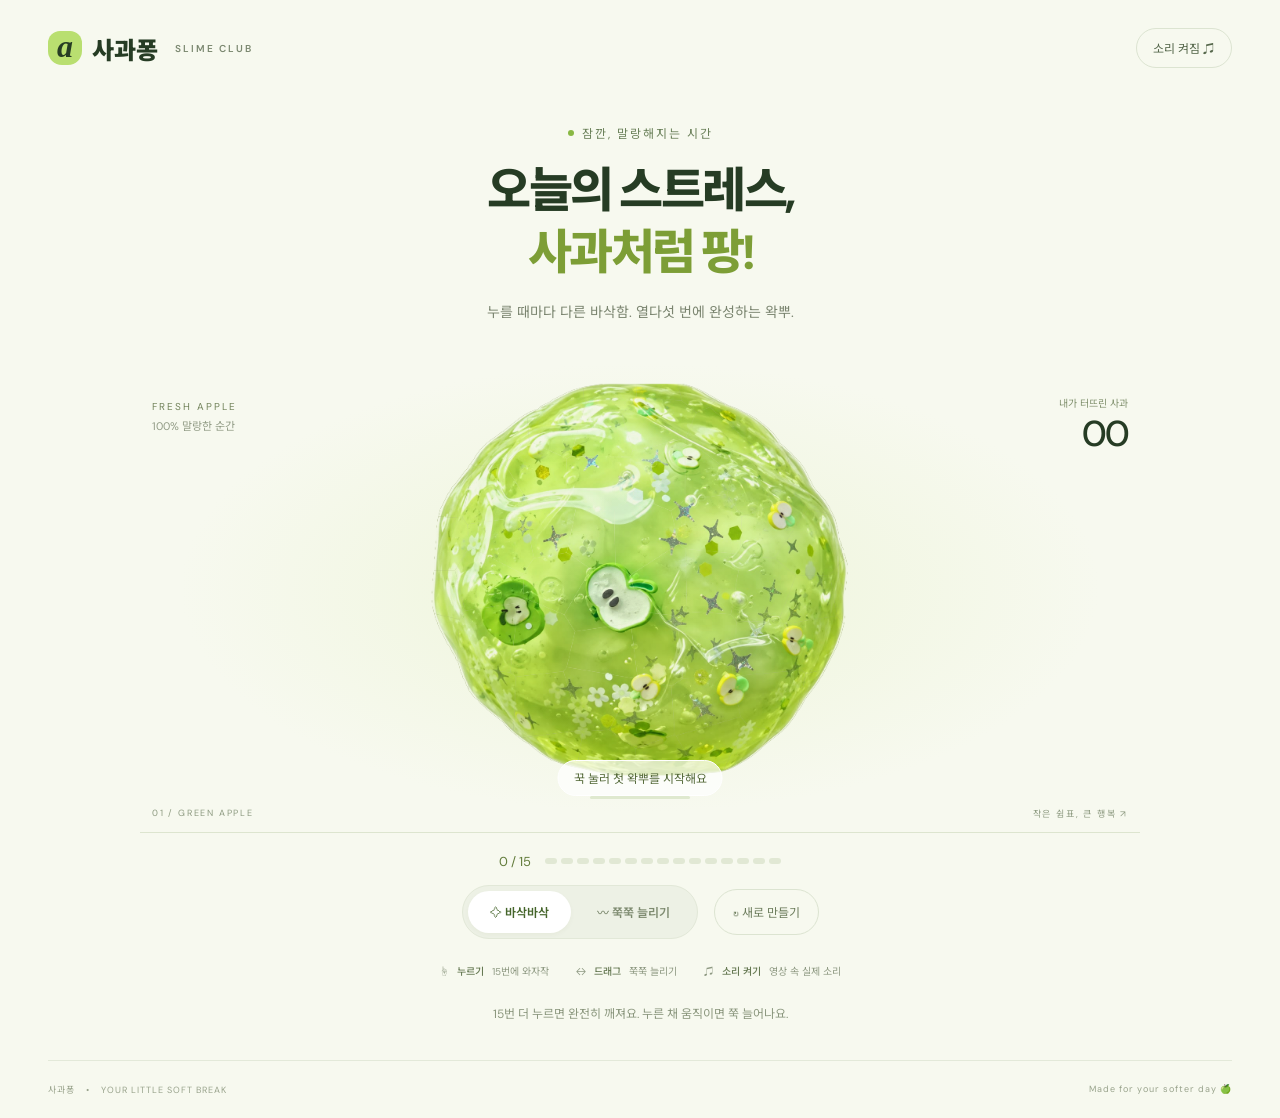
==== index.html @ f548d9b2 "Add files via upload" ====
<!doctype html>
<html lang="ko">
<head><meta charset="UTF-8"><meta name="viewport" content="width=device-width,initial-scale=1"><meta name="theme-color" content="#f7f9ef"><meta name="description" content="꾹 누르고, 쭉 늘리고, 팡! 나만의 사과 슬라임 놀이터."><title>사과퐁 — 오늘도 말랑하게</title><link rel="stylesheet" href="style.css?v=11"></head>
<body>
<header><a class="brand" href="./"><span class="mark">a</span>사과퐁<span class="edition">SLIME CLUB</span></a><button id="sound" aria-pressed="true" class="small">소리 켜짐 ♫</button></header>
<main><div class="eyebrow"><span></span> 잠깐, 말랑해지는 시간</div><h1>오늘의 스트레스,<br><em>사과처럼 팡!</em></h1><p class="intro">늘어나고, 금이 가고, 와자작. 다섯 번에 완성하는 왁뿌.</p>
<section class="playground" aria-label="사과 슬라임 놀이터"><div class="side-note">FRESH APPLE<br><span>100% 말랑한 순간</span></div><div class="count"><span>내가 터뜨린 사과</span><strong id="count">00</strong></div><div id="toy" role="button" tabindex="0" aria-label="사과 슬라임. 다섯 번 누르면 완전히 깨집니다. 스페이스 키로도 누를 수 있어요."><img id="slime" src="slime.png" alt="사과 조각과 반짝이가 들어 있는 투명한 연두색 슬라임" draggable="false"></div><canvas id="particles" aria-hidden="true"></canvas><div id="hint" class="hint">✧ 꾹 눌러보세요</div><div class="pressure"><i id="pressure"></i></div><div class="bottom-label"><span>01 / GREEN APPLE</span><span>작은 쉼표, 큰 행복 ↗</span></div></section>
<div class="stages" aria-label="깨진 단계"><span id="stageText">0 / 5</span><div id="steps"><i></i><i></i><i></i><i></i><i></i></div></div><div class="controls"><div class="modes" role="group" aria-label="촉감 선택"><button data-mode="crunch" class="active" aria-pressed="true">✧ 바삭바삭</button><button data-mode="stretch" aria-pressed="false">〰 쭉쭉 늘리기</button></div><button id="reset" class="reset" aria-label="새 슬라임 만들기">↻ <span>새로 만들기</span></button></div>
<div class="tips"><span>☝ <b>꾹 누르기</b> 다섯 번에 와자작</span><span>↔ <b>드래그</b> 이리저리 쭉쭉</span><span>♫ <b>소리 켜기</b> 영상 속 실제 소리</span></div><p id="status" aria-live="polite" class="status">지금은 아무 생각 없이, 말랑하게.</p>
</main><footer><span>사과퐁 <span class="dot">•</span> YOUR LITTLE SOFT BREAK</span><span>Made for your softer day 🍏</span></footer><script src="app.js?v=11"></script></body></html>
---- style.css ----
@import url('https://fonts.googleapis.com/css2?family=DM+Sans:wght@400;500;600;700&family=Noto+Sans+KR:wght@400;500;600;700;800;900&display=swap');
:root{font-family:'DM Sans','Noto Sans KR',sans-serif;color:#263c24;background:#f7f9ef;font-synthesis:none}*{box-sizing:border-box}body{margin:0}button,a{-webkit-tap-highlight-color:transparent}button{font:inherit;cursor:pointer}button:focus-visible,a:focus-visible,#toy:focus-visible{outline:3px solid #6b992e;outline-offset:5px}header{height:96px;max-width:1280px;margin:auto;padding:0 48px;display:flex;align-items:center;justify-content:space-between}.brand{display:flex;align-items:center;gap:10px;font-size:24px;font-weight:900;color:inherit;text-decoration:none}.mark{background:#b9df70;width:34px;height:34px;border-radius:12px 12px 14px 14px;text-align:center;font-family:Georgia;font-style:italic;font-size:32px;line-height:30px}.edition{font-size:10px;letter-spacing:2px;font-weight:600;margin-left:7px;color:#7b8870}.small{border:1px solid #dce4d1;border-radius:30px;background:transparent;padding:10px 16px;font-size:12px;color:#55674b}main{max-width:1080px;margin:auto;text-align:center;padding:28px 40px 0}.eyebrow{font-size:12px;letter-spacing:2px;color:#6a8059;display:flex;align-items:center;justify-content:center;gap:8px}.eyebrow span{width:6px;height:6px;border-radius:50%;background:#89b843}h1{font-size:48px;line-height:1.3;letter-spacing:-2.5px;margin:18px 0 16px;font-weight:800}h1 em{font-style:normal;color:#7d9e36}.intro{font-size:14px;color:#7b8570;margin:0 0 22px}.playground{position:relative;height:450px;overflow:hidden;border-bottom:1px solid #dde5cf;background:radial-gradient(ellipse at center,#eef5da 0,transparent 65%)}#toy{width:430px;height:430px;position:absolute;left:50%;top:48%;transform:translate(-50%,-50%);cursor:grab;touch-action:none;user-select:none;mix-blend-mode:multiply}#toy:active{cursor:grabbing}#slime{width:100%;height:100%;object-fit:contain;pointer-events:none;will-change:transform;filter:drop-shadow(0 20px 16px #73952c18)}.side-note{text-align:left;position:absolute;left:12px;top:54px;font-size:10px;line-height:1.9;letter-spacing:2px;color:#72835b}.side-note span{letter-spacing:0;font-size:11px;color:#929c86}.count{position:absolute;right:12px;top:52px;text-align:right}.count span{font-size:10px;color:#81916e;display:block}.count strong{font-size:36px;font-weight:500;letter-spacing:-2px}.hint{position:absolute;bottom:43px;left:50%;transform:translateX(-50%);white-space:nowrap;font-size:12px;color:#566b3b;background:#ffffffb5;border:1px solid #fff;padding:8px 15px;border-radius:20px;pointer-events:none}.pressure{position:absolute;width:100px;height:3px;bottom:33px;left:50%;transform:translateX(-50%);border-radius:10px;overflow:hidden;background:#dfe9cf}.pressure i{display:block;background:#8ab043;width:0;height:100%}.bottom-label{position:absolute;bottom:12px;left:12px;right:12px;display:flex;justify-content:space-between;font-size:9px;letter-spacing:1.8px;color:#8d9a80}canvas{position:absolute;inset:0;width:100%;height:100%;pointer-events:none}.controls{display:flex;justify-content:center;align-items:center;gap:16px;margin:24px 0}.modes{display:flex;padding:5px;gap:4px;border:1px solid #e2e8d8;background:#edf1e5;border-radius:40px}.modes button{border:0;background:transparent;border-radius:30px;padding:12px 22px;font-size:12px;font-weight:600;color:#7e8b70;transition:.2s}.modes button.active{background:#fff;color:#45652b;box-shadow:0 2px 5px #4051250a}.reset{border:1px solid #dce4d1;border-radius:30px;padding:13px 18px;background:transparent;font-size:12px;color:#6d7d5d}.tips{display:flex;justify-content:center;gap:27px;color:#8e9982;font-size:10px}.tips b{font-weight:500;color:#667953;margin:0 5px}.status{margin:26px 0 38px;font-size:12px;color:#8b977e}footer{max-width:1184px;margin:auto;padding:22px 0;border-top:1px solid #e3e9d9;display:flex;justify-content:space-between;font-size:9px;letter-spacing:1px;color:#99a38c}.dot{padding:0 8px}button:hover{filter:brightness(.97)}@media(min-width:1400px){main{padding-top:40px}.playground{height:480px}#toy{width:460px;height:460px}}@media(max-width:650px){header{height:75px;padding:0 22px}.brand{font-size:21px}.edition{display:none}main{padding:22px 18px 0}h1{font-size:37px;margin-top:18px}.intro{font-size:12px}.playground{height:390px}#toy{width:min(90vw,380px);height:min(90vw,380px);top:51%}.side-note{top:16px;left:2px;font-size:8px}.side-note span{font-size:9px}.count{top:14px;right:2px}.count strong{font-size:27px}.hint{bottom:36px}.pressure{bottom:26px}.bottom-label{font-size:7px;letter-spacing:.7px;bottom:8px}.controls{gap:8px;margin:18px 0}.modes{gap:0;padding:4px}.modes button{padding:12px 11px;font-size:11px}.reset{padding:11px 14px;font-size:18px}.reset span{display:none}.tips{gap:12px;font-size:9px}.tips span:last-child{display:none}.status{margin:24px 0 30px}footer{margin:0 22px;font-size:8px;padding:20px 0}footer>span:last-child{display:none}}@media(prefers-reduced-motion:reduce){*{transition:none!important}}
#surface{position:absolute;inset:0;width:100%;height:100%;pointer-events:none}#toy{width:470px;height:470px}.playground{height:490px}.stages{display:flex;align-items:center;justify-content:center;gap:14px;margin-top:20px;font-size:13px;color:#617b3a}#steps{display:flex;gap:7px}#steps i{width:30px;height:6px;border-radius:5px;background:#e1e8d4}#steps i.done{background:#8cad43}.controls{margin-top:15px}.hint{bottom:36px}@media(max-width:650px){#toy{width:94vw;height:94vw;max-width:440px;max-height:440px}.playground{height:420px}}

#surface{width:140%;height:140%;left:-20%;top:-20%}
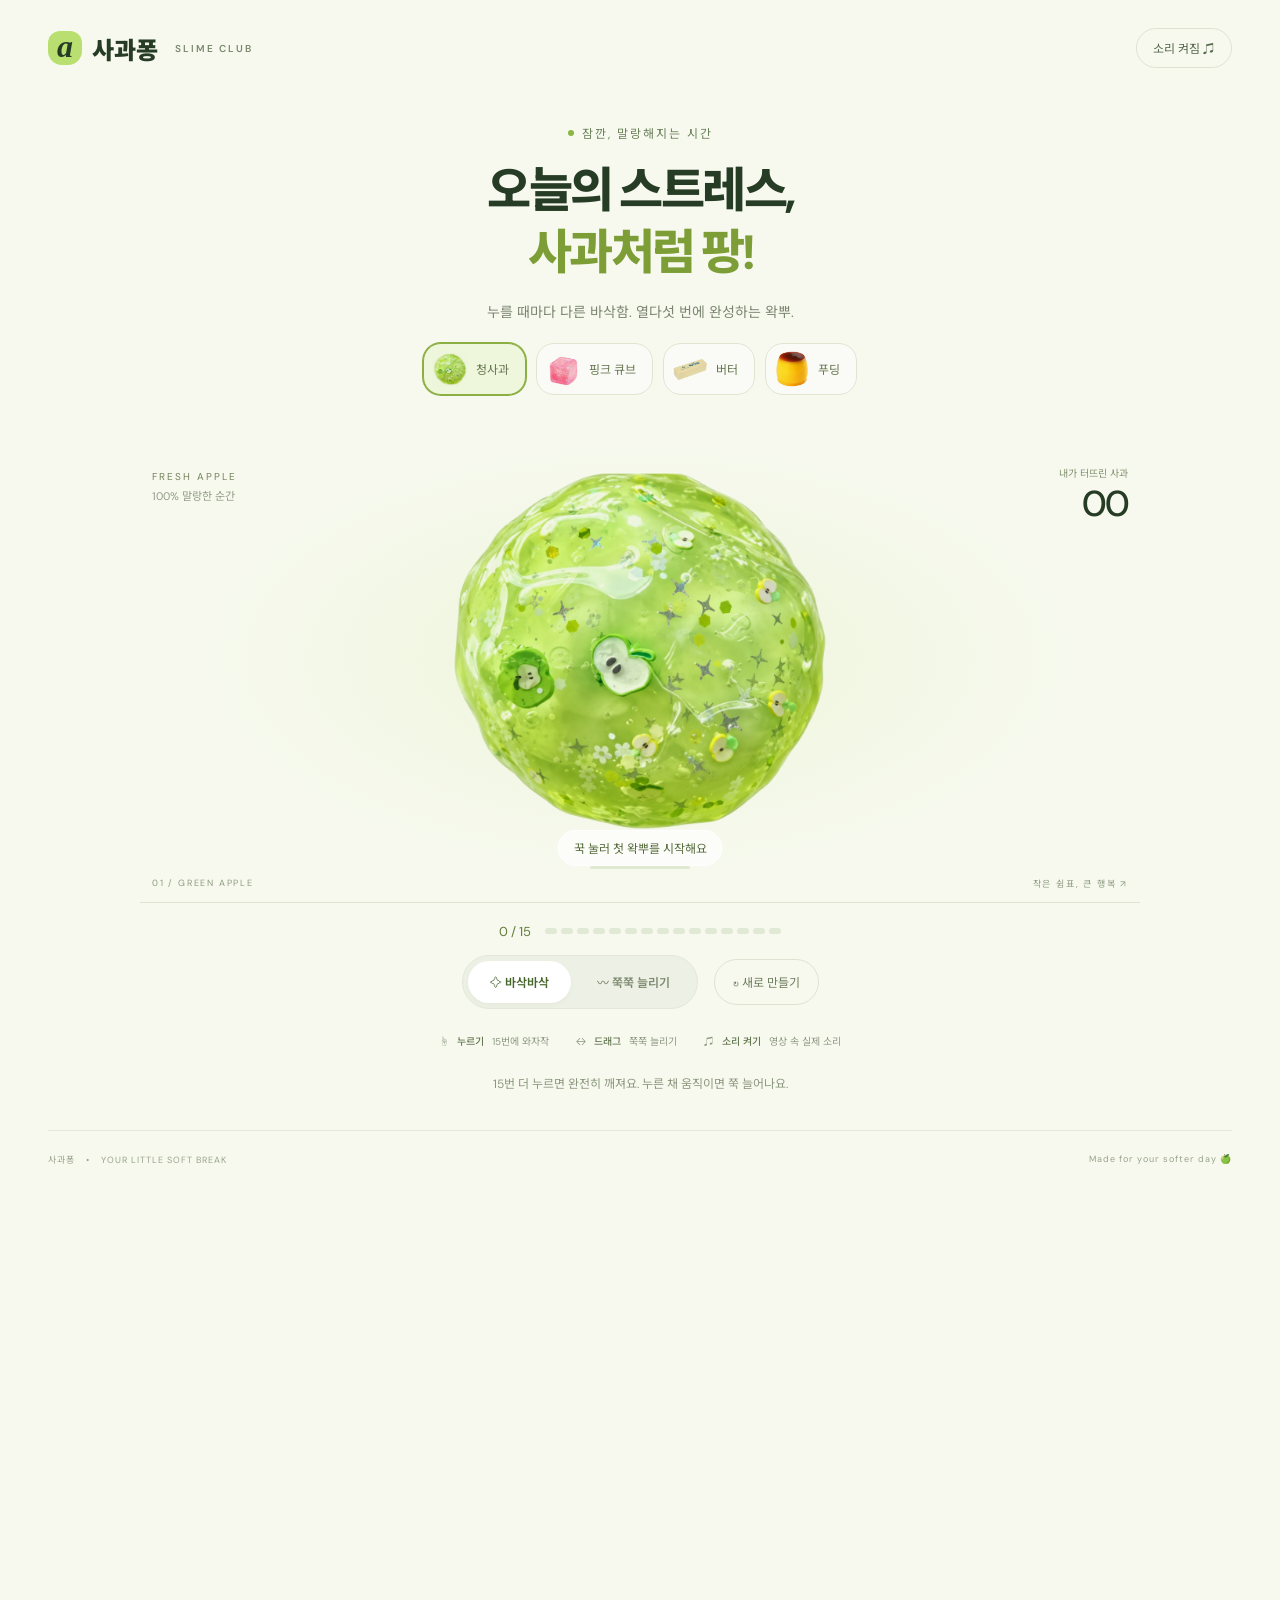
==== commit e49cd72a: "Add files via upload" ====
--- a/index.html
+++ b/index.html
@@ -1,10 +1,10 @@
 <!doctype html>
 <html lang="ko">
-<head><meta charset="UTF-8"><meta name="viewport" content="width=device-width,initial-scale=1"><meta name="theme-color" content="#f7f9ef"><meta name="description" content="꾹 누르고, 쭉 늘리고, 팡! 나만의 사과 슬라임 놀이터."><title>사과퐁 — 오늘도 말랑하게</title><link rel="stylesheet" href="style.css?v=11"></head>
+<head><meta charset="UTF-8"><meta name="viewport" content="width=device-width,initial-scale=1"><meta name="theme-color" content="#f7f9ef"><meta name="description" content="꾹 누르고, 쭉 늘리고, 팡! 나만의 사과 슬라임 놀이터."><title>사과퐁 — 오늘도 말랑하게</title><link rel="stylesheet" href="style.css?v=12"></head>
 <body>
 <header><a class="brand" href="./"><span class="mark">a</span>사과퐁<span class="edition">SLIME CLUB</span></a><button id="sound" aria-pressed="true" class="small">소리 켜짐 ♫</button></header>
 <main><div class="eyebrow"><span></span> 잠깐, 말랑해지는 시간</div><h1>오늘의 스트레스,<br><em>사과처럼 팡!</em></h1><p class="intro">늘어나고, 금이 가고, 와자작. 다섯 번에 완성하는 왁뿌.</p>
-<section class="playground" aria-label="사과 슬라임 놀이터"><div class="side-note">FRESH APPLE<br><span>100% 말랑한 순간</span></div><div class="count"><span>내가 터뜨린 사과</span><strong id="count">00</strong></div><div id="toy" role="button" tabindex="0" aria-label="사과 슬라임. 다섯 번 누르면 완전히 깨집니다. 스페이스 키로도 누를 수 있어요."><img id="slime" src="slime.png" alt="사과 조각과 반짝이가 들어 있는 투명한 연두색 슬라임" draggable="false"></div><canvas id="particles" aria-hidden="true"></canvas><div id="hint" class="hint">✧ 꾹 눌러보세요</div><div class="pressure"><i id="pressure"></i></div><div class="bottom-label"><span>01 / GREEN APPLE</span><span>작은 쉼표, 큰 행복 ↗</span></div></section>
+<div id="types" class="types" role="group" aria-label="장난감 종류"><button data-type="0" class="active" aria-pressed="true"><img alt="" src="slime.png"><span>청사과</span></button><button data-type="1" class="" aria-pressed="false"><img alt="" src="pink.png"><span>핑크 큐브</span></button><button data-type="2" class="" aria-pressed="false"><img alt="" src="butter.png"><span>버터</span></button><button data-type="3" class="" aria-pressed="false"><img alt="" src="pudding.png"><span>푸딩</span></button></div><section class="playground" aria-label="사과 슬라임 놀이터"><div class="side-note">FRESH APPLE<br><span>100% 말랑한 순간</span></div><div class="count"><span>내가 터뜨린 사과</span><strong id="count">00</strong></div><div id="toy" role="button" tabindex="0" aria-label="사과 슬라임. 다섯 번 누르면 완전히 깨집니다. 스페이스 키로도 누를 수 있어요."><img id="slime" src="slime.png" alt="사과 조각과 반짝이가 들어 있는 투명한 연두색 슬라임" draggable="false"></div><canvas id="particles" aria-hidden="true"></canvas><div id="hint" class="hint">✧ 꾹 눌러보세요</div><div class="pressure"><i id="pressure"></i></div><div class="bottom-label"><span>01 / GREEN APPLE</span><span>작은 쉼표, 큰 행복 ↗</span></div></section>
 <div class="stages" aria-label="깨진 단계"><span id="stageText">0 / 5</span><div id="steps"><i></i><i></i><i></i><i></i><i></i></div></div><div class="controls"><div class="modes" role="group" aria-label="촉감 선택"><button data-mode="crunch" class="active" aria-pressed="true">✧ 바삭바삭</button><button data-mode="stretch" aria-pressed="false">〰 쭉쭉 늘리기</button></div><button id="reset" class="reset" aria-label="새 슬라임 만들기">↻ <span>새로 만들기</span></button></div>
 <div class="tips"><span>☝ <b>꾹 누르기</b> 다섯 번에 와자작</span><span>↔ <b>드래그</b> 이리저리 쭉쭉</span><span>♫ <b>소리 켜기</b> 영상 속 실제 소리</span></div><p id="status" aria-live="polite" class="status">지금은 아무 생각 없이, 말랑하게.</p>
-</main><footer><span>사과퐁 <span class="dot">•</span> YOUR LITTLE SOFT BREAK</span><span>Made for your softer day 🍏</span></footer><script src="app.js?v=11"></script></body></html>
+</main><footer><span>사과퐁 <span class="dot">•</span> YOUR LITTLE SOFT BREAK</span><span>Made for your softer day 🍏</span></footer><script src="app.js?v=12"></script></body></html>
--- a/style.css
+++ b/style.css
@@ -3,3 +3,5 @@
 #surface{position:absolute;inset:0;width:100%;height:100%;pointer-events:none}#toy{width:470px;height:470px}.playground{height:490px}.stages{display:flex;align-items:center;justify-content:center;gap:14px;margin-top:20px;font-size:13px;color:#617b3a}#steps{display:flex;gap:7px}#steps i{width:30px;height:6px;border-radius:5px;background:#e1e8d4}#steps i.done{background:#8cad43}.controls{margin-top:15px}.hint{bottom:36px}@media(max-width:650px){#toy{width:94vw;height:94vw;max-width:440px;max-height:440px}.playground{height:420px}}
 
 #surface{width:140%;height:140%;left:-20%;top:-20%}
+
+.types{display:flex;justify-content:center;gap:10px;margin:18px 0}.types button{display:flex;align-items:center;gap:8px;padding:7px 16px 7px 8px;border:1px solid #dee5d1;background:#fafbf6;border-radius:18px;font-size:12px;color:#667650}.types button.active{border-color:#8caf43;background:#eef6dc;box-shadow:0 0 0 1px #8caf43}.types img{width:36px;height:36px;object-fit:contain;mix-blend-mode:multiply}.playground{overflow:visible}#toy{z-index:2}.controls,.types{position:relative;z-index:3}@media(max-width:650px){.types{gap:5px}.types button{padding:6px 8px;font-size:10px;gap:4px}.types img{width:28px;height:28px}}
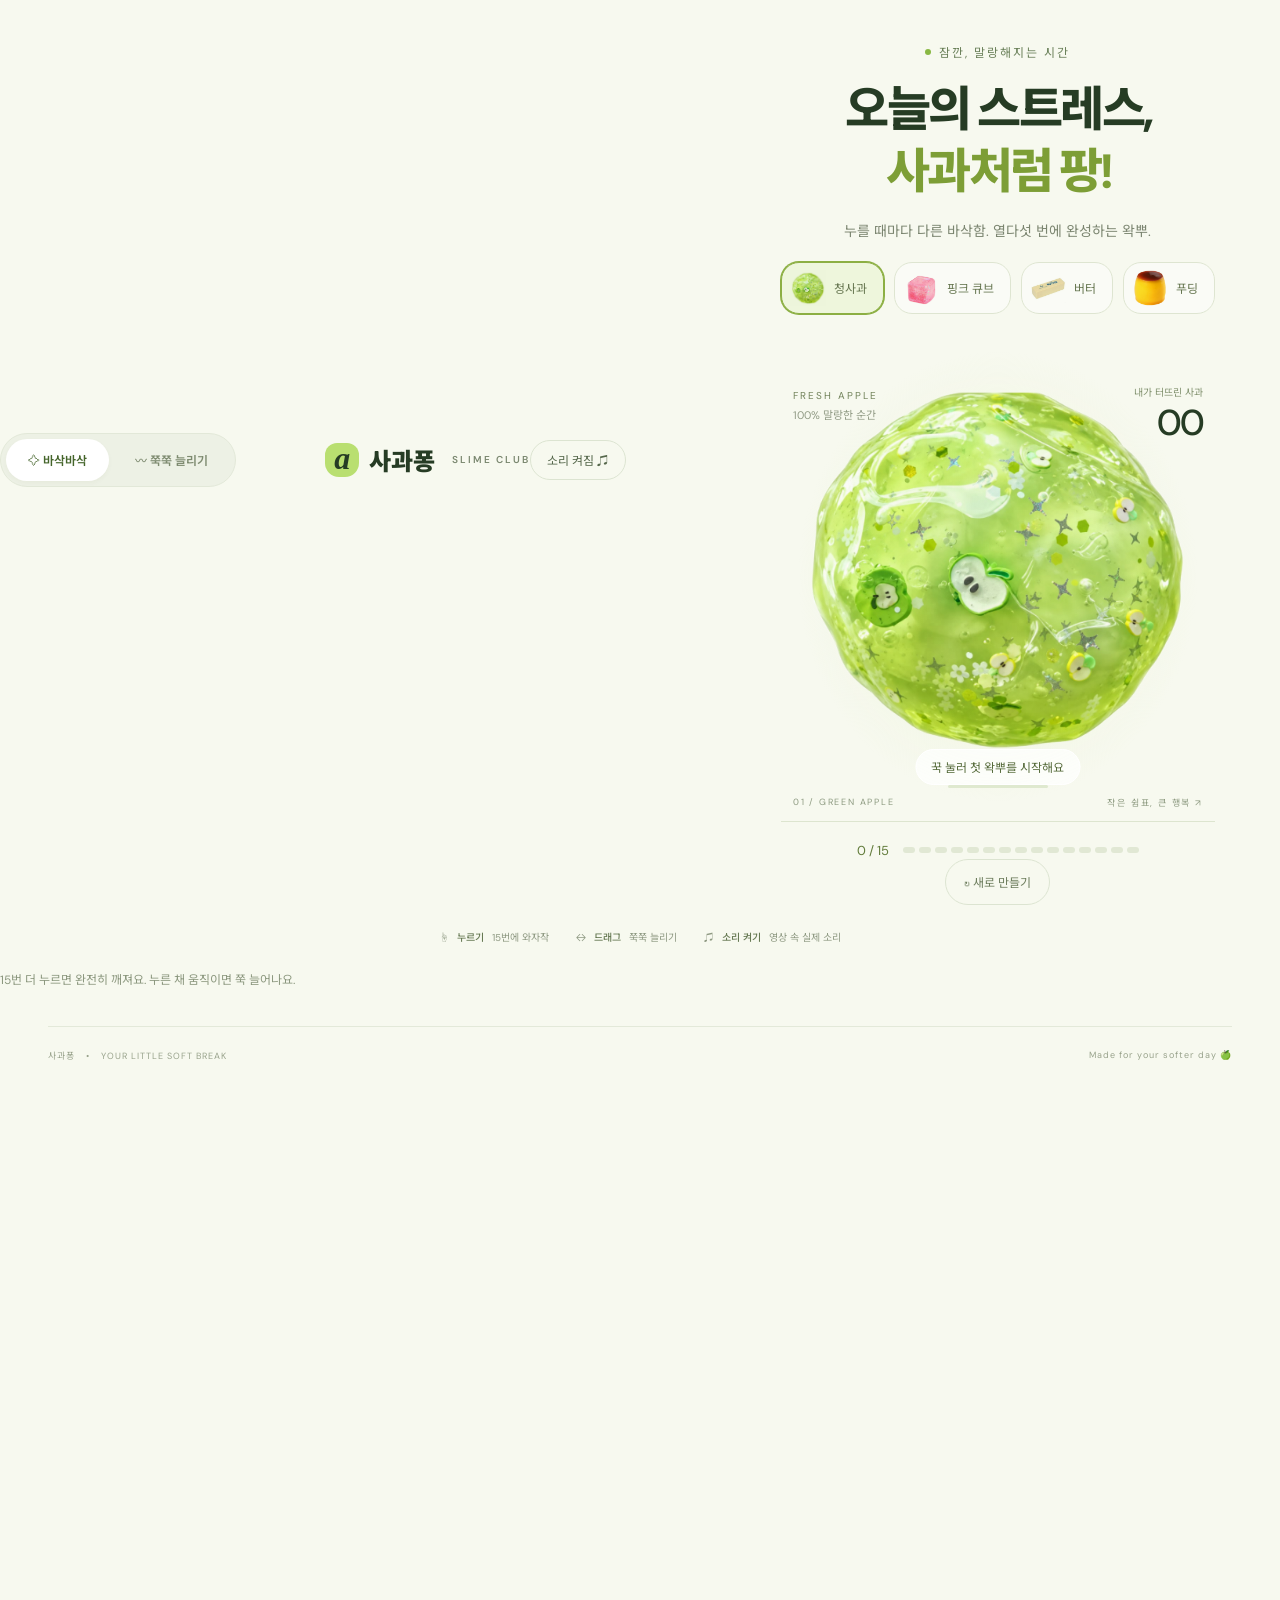
==== commit 0494f7f7: "Add files via upload" ====
--- a/index.html
+++ b/index.html
@@ -1,10 +1,11 @@
 <!doctype html>
 <html lang="ko">
-<head><meta charset="UTF-8"><meta name="viewport" content="width=device-width,initial-scale=1"><meta name="theme-color" content="#f7f9ef"><meta name="description" content="꾹 누르고, 쭉 늘리고, 팡! 나만의 사과 슬라임 놀이터."><title>사과퐁 — 오늘도 말랑하게</title><link rel="stylesheet" href="style.css?v=12"></head>
+<head><meta charset="UTF-8"><meta name="viewport" content="width=device-width,initial-scale=1"><meta name="theme-color" content="#f7f9ef"><meta name="description" content="꾹 누르고, 쭉 늘리고, 팡! 나만의 사과 슬라임 놀이터."><title>사과퐁 — 오늘도 말랑하게</title><link rel="stylesheet" href="style.css?v=25"></head>
 <body>
+<div class="controls"><div class="modes" role="group" aria-label="촉감 선택"><button data-mode="crunch" class="active" aria-pressed="true">✧ 바삭바삭</button><button data-mode="stretch" aria-pressed="false">〰 쭉쭉 늘리기</button></div>
 <header><a class="brand" href="./"><span class="mark">a</span>사과퐁<span class="edition">SLIME CLUB</span></a><button id="sound" aria-pressed="true" class="small">소리 켜짐 ♫</button></header>
 <main><div class="eyebrow"><span></span> 잠깐, 말랑해지는 시간</div><h1>오늘의 스트레스,<br><em>사과처럼 팡!</em></h1><p class="intro">늘어나고, 금이 가고, 와자작. 다섯 번에 완성하는 왁뿌.</p>
 <div id="types" class="types" role="group" aria-label="장난감 종류"><button data-type="0" class="active" aria-pressed="true"><img alt="" src="slime.png"><span>청사과</span></button><button data-type="1" class="" aria-pressed="false"><img alt="" src="pink.png"><span>핑크 큐브</span></button><button data-type="2" class="" aria-pressed="false"><img alt="" src="butter.png"><span>버터</span></button><button data-type="3" class="" aria-pressed="false"><img alt="" src="pudding.png"><span>푸딩</span></button></div><section class="playground" aria-label="사과 슬라임 놀이터"><div class="side-note">FRESH APPLE<br><span>100% 말랑한 순간</span></div><div class="count"><span>내가 터뜨린 사과</span><strong id="count">00</strong></div><div id="toy" role="button" tabindex="0" aria-label="사과 슬라임. 다섯 번 누르면 완전히 깨집니다. 스페이스 키로도 누를 수 있어요."><img id="slime" src="slime.png" alt="사과 조각과 반짝이가 들어 있는 투명한 연두색 슬라임" draggable="false"></div><canvas id="particles" aria-hidden="true"></canvas><div id="hint" class="hint">✧ 꾹 눌러보세요</div><div class="pressure"><i id="pressure"></i></div><div class="bottom-label"><span>01 / GREEN APPLE</span><span>작은 쉼표, 큰 행복 ↗</span></div></section>
-<div class="stages" aria-label="깨진 단계"><span id="stageText">0 / 5</span><div id="steps"><i></i><i></i><i></i><i></i><i></i></div></div><div class="controls"><div class="modes" role="group" aria-label="촉감 선택"><button data-mode="crunch" class="active" aria-pressed="true">✧ 바삭바삭</button><button data-mode="stretch" aria-pressed="false">〰 쭉쭉 늘리기</button></div><button id="reset" class="reset" aria-label="새 슬라임 만들기">↻ <span>새로 만들기</span></button></div>
+<div class="stages" aria-label="깨진 단계"><span id="stageText">0 / 5</span><div id="steps"><i></i><i></i><i></i><i></i><i></i></div></div><div id="desktop-controls-slot"></div><button id="reset" class="reset" aria-label="새 슬라임 만들기">↻ <span>새로 만들기</span></button></div>
 <div class="tips"><span>☝ <b>꾹 누르기</b> 다섯 번에 와자작</span><span>↔ <b>드래그</b> 이리저리 쭉쭉</span><span>♫ <b>소리 켜기</b> 영상 속 실제 소리</span></div><p id="status" aria-live="polite" class="status">지금은 아무 생각 없이, 말랑하게.</p>
-</main><footer><span>사과퐁 <span class="dot">•</span> YOUR LITTLE SOFT BREAK</span><span>Made for your softer day 🍏</span></footer><script src="app.js?v=12"></script></body></html>
+</main><footer><span>사과퐁 <span class="dot">•</span> YOUR LITTLE SOFT BREAK</span><span>Made for your softer day 🍏</span></footer><script src="app.js?v=25"></script></body></html>
--- a/style.css
+++ b/style.css
@@ -5,3 +5,21 @@
 #surface{width:140%;height:140%;left:-20%;top:-20%}
 
 .types{display:flex;justify-content:center;gap:10px;margin:18px 0}.types button{display:flex;align-items:center;gap:8px;padding:7px 16px 7px 8px;border:1px solid #dee5d1;background:#fafbf6;border-radius:18px;font-size:12px;color:#667650}.types button.active{border-color:#8caf43;background:#eef6dc;box-shadow:0 0 0 1px #8caf43}.types img{width:36px;height:36px;object-fit:contain;mix-blend-mode:multiply}.playground{overflow:visible}#toy{z-index:2}.controls,.types{position:relative;z-index:3}@media(max-width:650px){.types{gap:5px}.types button{padding:6px 8px;font-size:10px;gap:4px}.types img{width:28px;height:28px}}
+
+/* Mobile controls stay above even the most stretched canvas. */
+@media(max-width:768px),(pointer:coarse){
+body{padding-top:calc(70px + env(safe-area-inset-top));overflow-x:clip}
+.controls{position:fixed;top:0;left:0;right:0;z-index:1000;margin:0;padding:calc(10px + env(safe-area-inset-top)) 8px 10px;gap:6px;background:#f7f9ef;border-bottom:1px solid #dce4d1;box-shadow:0 3px 12px #263c2414}
+.modes{padding:3px;gap:0;flex:1;max-width:290px}.modes button{flex:1;min-height:44px;padding:8px 7px;font-size:11px;white-space:nowrap}
+.reset{min-height:44px;padding:8px 10px;font-size:11px;white-space:nowrap;background:#fff}.reset span{display:inline}
+header{height:62px}.types{z-index:4}#toy{mix-blend-mode:normal}
+}
+
+@media(max-width:768px),(pointer:coarse){
+body{padding-top:0;overflow-x:hidden}
+body>.controls{position:sticky;top:0;width:100%;z-index:2147483647;isolation:isolate;display:flex;visibility:visible;opacity:1}
+header{height:52px;padding:0 16px}main{padding:10px 14px 0}
+h1{font-size:25px;line-height:1.2;letter-spacing:-1px;margin:8px 0}
+.eyebrow{font-size:10px;letter-spacing:1px}.intro{font-size:11px;margin:0 0 10px}
+.types{margin:10px 0}.controls .reset span{display:inline}
+}
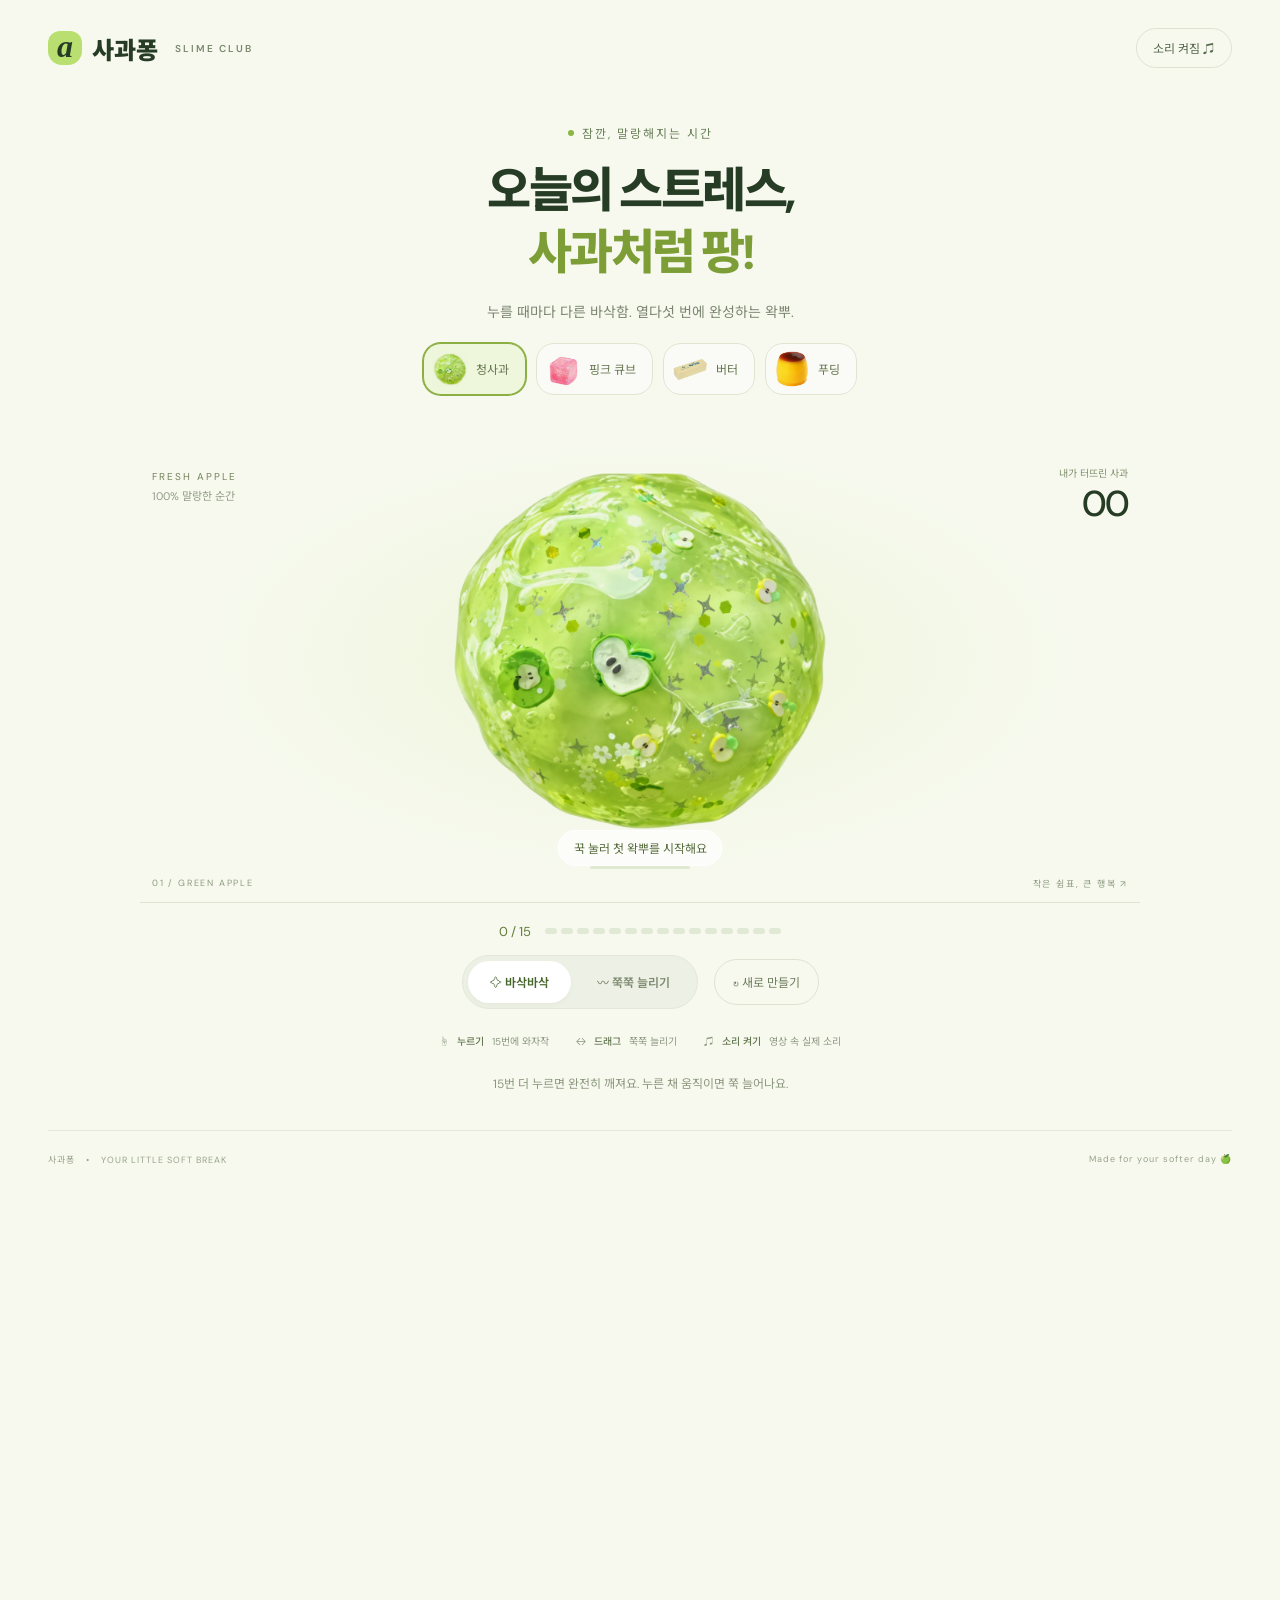
==== commit 6abbbf93: "Add files via upload" ====
--- a/index.html
+++ b/index.html
@@ -1,11 +1,11 @@
 <!doctype html>
 <html lang="ko">
-<head><meta charset="UTF-8"><meta name="viewport" content="width=device-width,initial-scale=1"><meta name="theme-color" content="#f7f9ef"><meta name="description" content="꾹 누르고, 쭉 늘리고, 팡! 나만의 사과 슬라임 놀이터."><title>사과퐁 — 오늘도 말랑하게</title><link rel="stylesheet" href="style.css?v=25"></head>
+<head><meta charset="UTF-8"><meta name="viewport" content="width=device-width,initial-scale=1"><meta name="theme-color" content="#f7f9ef"><meta name="description" content="꾹 누르고, 쭉 늘리고, 팡! 나만의 사과 슬라임 놀이터."><title>사과퐁 — 오늘도 말랑하게</title><link rel="stylesheet" href="style.css?v=26"></head>
 <body>
-<div class="controls"><div class="modes" role="group" aria-label="촉감 선택"><button data-mode="crunch" class="active" aria-pressed="true">✧ 바삭바삭</button><button data-mode="stretch" aria-pressed="false">〰 쭉쭉 늘리기</button></div>
+<div class="controls"><div class="modes" role="group" aria-label="촉감 선택"><button data-mode="crunch" class="active" aria-pressed="true">✧ 바삭바삭</button><button data-mode="stretch" aria-pressed="false">〰 쭉쭉 늘리기</button></div><button id="reset" class="reset" aria-label="새 슬라임 만들기">↻ <span>새로 만들기</span></button></div>
 <header><a class="brand" href="./"><span class="mark">a</span>사과퐁<span class="edition">SLIME CLUB</span></a><button id="sound" aria-pressed="true" class="small">소리 켜짐 ♫</button></header>
 <main><div class="eyebrow"><span></span> 잠깐, 말랑해지는 시간</div><h1>오늘의 스트레스,<br><em>사과처럼 팡!</em></h1><p class="intro">늘어나고, 금이 가고, 와자작. 다섯 번에 완성하는 왁뿌.</p>
 <div id="types" class="types" role="group" aria-label="장난감 종류"><button data-type="0" class="active" aria-pressed="true"><img alt="" src="slime.png"><span>청사과</span></button><button data-type="1" class="" aria-pressed="false"><img alt="" src="pink.png"><span>핑크 큐브</span></button><button data-type="2" class="" aria-pressed="false"><img alt="" src="butter.png"><span>버터</span></button><button data-type="3" class="" aria-pressed="false"><img alt="" src="pudding.png"><span>푸딩</span></button></div><section class="playground" aria-label="사과 슬라임 놀이터"><div class="side-note">FRESH APPLE<br><span>100% 말랑한 순간</span></div><div class="count"><span>내가 터뜨린 사과</span><strong id="count">00</strong></div><div id="toy" role="button" tabindex="0" aria-label="사과 슬라임. 다섯 번 누르면 완전히 깨집니다. 스페이스 키로도 누를 수 있어요."><img id="slime" src="slime.png" alt="사과 조각과 반짝이가 들어 있는 투명한 연두색 슬라임" draggable="false"></div><canvas id="particles" aria-hidden="true"></canvas><div id="hint" class="hint">✧ 꾹 눌러보세요</div><div class="pressure"><i id="pressure"></i></div><div class="bottom-label"><span>01 / GREEN APPLE</span><span>작은 쉼표, 큰 행복 ↗</span></div></section>
-<div class="stages" aria-label="깨진 단계"><span id="stageText">0 / 5</span><div id="steps"><i></i><i></i><i></i><i></i><i></i></div></div><div id="desktop-controls-slot"></div><button id="reset" class="reset" aria-label="새 슬라임 만들기">↻ <span>새로 만들기</span></button></div>
+<div class="stages" aria-label="깨진 단계"><span id="stageText">0 / 5</span><div id="steps"><i></i><i></i><i></i><i></i><i></i></div></div><div id="desktop-controls-slot"></div>
 <div class="tips"><span>☝ <b>꾹 누르기</b> 다섯 번에 와자작</span><span>↔ <b>드래그</b> 이리저리 쭉쭉</span><span>♫ <b>소리 켜기</b> 영상 속 실제 소리</span></div><p id="status" aria-live="polite" class="status">지금은 아무 생각 없이, 말랑하게.</p>
-</main><footer><span>사과퐁 <span class="dot">•</span> YOUR LITTLE SOFT BREAK</span><span>Made for your softer day 🍏</span></footer><script src="app.js?v=25"></script></body></html>
+</main><footer><span>사과퐁 <span class="dot">•</span> YOUR LITTLE SOFT BREAK</span><span>Made for your softer day 🍏</span></footer><script src="app.js?v=26"></script></body></html>
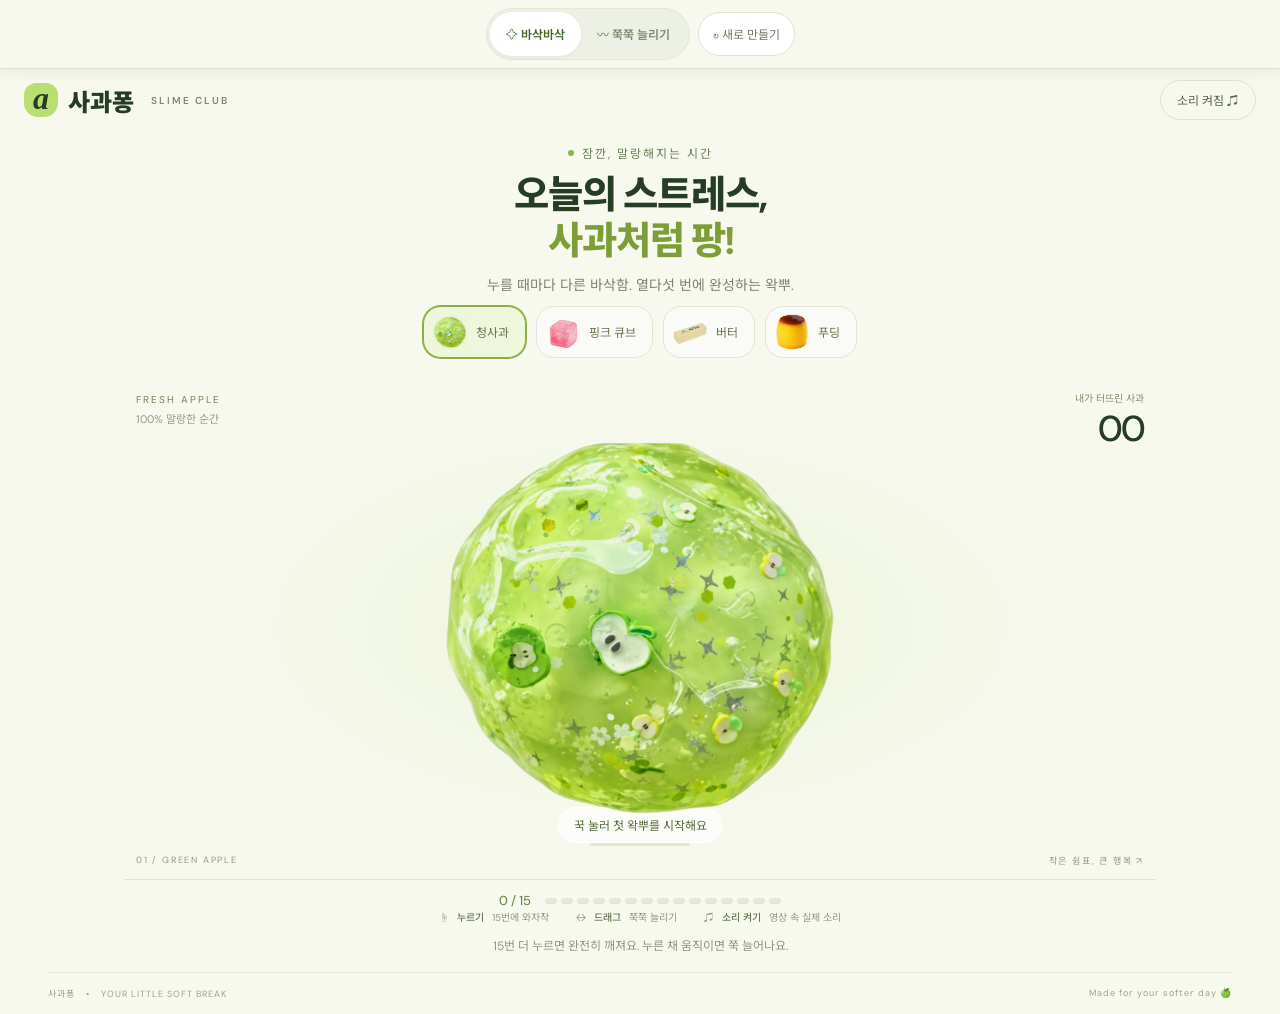
==== commit b19e0acf: "Add files via upload" ====
--- a/index.html
+++ b/index.html
@@ -1,11 +1,11 @@
 <!doctype html>
 <html lang="ko">
-<head><meta charset="UTF-8"><meta name="viewport" content="width=device-width,initial-scale=1"><meta name="theme-color" content="#f7f9ef"><meta name="description" content="꾹 누르고, 쭉 늘리고, 팡! 나만의 사과 슬라임 놀이터."><title>사과퐁 — 오늘도 말랑하게</title><link rel="stylesheet" href="style.css?v=26"></head>
+<head><meta charset="UTF-8"><meta name="viewport" content="width=device-width,initial-scale=1"><meta name="theme-color" content="#f7f9ef"><meta name="description" content="꾹 누르고, 쭉 늘리고, 팡! 나만의 사과 슬라임 놀이터."><title>사과퐁 — 오늘도 말랑하게</title><link rel="stylesheet" href="style.css?v=28"></head>
 <body>
 <div class="controls"><div class="modes" role="group" aria-label="촉감 선택"><button data-mode="crunch" class="active" aria-pressed="true">✧ 바삭바삭</button><button data-mode="stretch" aria-pressed="false">〰 쭉쭉 늘리기</button></div><button id="reset" class="reset" aria-label="새 슬라임 만들기">↻ <span>새로 만들기</span></button></div>
-<header><a class="brand" href="./"><span class="mark">a</span>사과퐁<span class="edition">SLIME CLUB</span></a><button id="sound" aria-pressed="true" class="small">소리 켜짐 ♫</button></header>
+<div class="page-shell"><header><a class="brand" href="./"><span class="mark">a</span>사과퐁<span class="edition">SLIME CLUB</span></a><button id="sound" aria-pressed="true" class="small">소리 켜짐 ♫</button></header>
 <main><div class="eyebrow"><span></span> 잠깐, 말랑해지는 시간</div><h1>오늘의 스트레스,<br><em>사과처럼 팡!</em></h1><p class="intro">늘어나고, 금이 가고, 와자작. 다섯 번에 완성하는 왁뿌.</p>
 <div id="types" class="types" role="group" aria-label="장난감 종류"><button data-type="0" class="active" aria-pressed="true"><img alt="" src="slime.png"><span>청사과</span></button><button data-type="1" class="" aria-pressed="false"><img alt="" src="pink.png"><span>핑크 큐브</span></button><button data-type="2" class="" aria-pressed="false"><img alt="" src="butter.png"><span>버터</span></button><button data-type="3" class="" aria-pressed="false"><img alt="" src="pudding.png"><span>푸딩</span></button></div><section class="playground" aria-label="사과 슬라임 놀이터"><div class="side-note">FRESH APPLE<br><span>100% 말랑한 순간</span></div><div class="count"><span>내가 터뜨린 사과</span><strong id="count">00</strong></div><div id="toy" role="button" tabindex="0" aria-label="사과 슬라임. 다섯 번 누르면 완전히 깨집니다. 스페이스 키로도 누를 수 있어요."><img id="slime" src="slime.png" alt="사과 조각과 반짝이가 들어 있는 투명한 연두색 슬라임" draggable="false"></div><canvas id="particles" aria-hidden="true"></canvas><div id="hint" class="hint">✧ 꾹 눌러보세요</div><div class="pressure"><i id="pressure"></i></div><div class="bottom-label"><span>01 / GREEN APPLE</span><span>작은 쉼표, 큰 행복 ↗</span></div></section>
 <div class="stages" aria-label="깨진 단계"><span id="stageText">0 / 5</span><div id="steps"><i></i><i></i><i></i><i></i><i></i></div></div><div id="desktop-controls-slot"></div>
 <div class="tips"><span>☝ <b>꾹 누르기</b> 다섯 번에 와자작</span><span>↔ <b>드래그</b> 이리저리 쭉쭉</span><span>♫ <b>소리 켜기</b> 영상 속 실제 소리</span></div><p id="status" aria-live="polite" class="status">지금은 아무 생각 없이, 말랑하게.</p>
-</main><footer><span>사과퐁 <span class="dot">•</span> YOUR LITTLE SOFT BREAK</span><span>Made for your softer day 🍏</span></footer><script src="app.js?v=26"></script></body></html>
+</main><footer><span>사과퐁 <span class="dot">•</span> YOUR LITTLE SOFT BREAK</span><span>Made for your softer day 🍏</span></footer></div><script src="app.js?v=28"></script></body></html>
--- a/style.css
+++ b/style.css
@@ -6,20 +6,32 @@
 
 .types{display:flex;justify-content:center;gap:10px;margin:18px 0}.types button{display:flex;align-items:center;gap:8px;padding:7px 16px 7px 8px;border:1px solid #dee5d1;background:#fafbf6;border-radius:18px;font-size:12px;color:#667650}.types button.active{border-color:#8caf43;background:#eef6dc;box-shadow:0 0 0 1px #8caf43}.types img{width:36px;height:36px;object-fit:contain;mix-blend-mode:multiply}.playground{overflow:visible}#toy{z-index:2}.controls,.types{position:relative;z-index:3}@media(max-width:650px){.types{gap:5px}.types button{padding:6px 8px;font-size:10px;gap:4px}.types img{width:28px;height:28px}}
 
-/* Mobile controls stay above even the most stretched canvas. */
-@media(max-width:768px),(pointer:coarse){
-body{padding-top:calc(70px + env(safe-area-inset-top));overflow-x:clip}
-.controls{position:fixed;top:0;left:0;right:0;z-index:1000;margin:0;padding:calc(10px + env(safe-area-inset-top)) 8px 10px;gap:6px;background:#f7f9ef;border-bottom:1px solid #dce4d1;box-shadow:0 3px 12px #263c2414}
-.modes{padding:3px;gap:0;flex:1;max-width:290px}.modes button{flex:1;min-height:44px;padding:8px 7px;font-size:11px;white-space:nowrap}
-.reset{min-height:44px;padding:8px 10px;font-size:11px;white-space:nowrap;background:#fff}.reset span{display:inline}
-header{height:62px}.types{z-index:4}#toy{mix-blend-mode:normal}
+
+/* One viewport-bounded layout for phones, tablets and desktop. */
+html{width:100%;overflow-x:hidden;-webkit-text-size-adjust:100%}
+body{width:100%;max-width:100%;margin:0;padding-top:calc(70px + env(safe-area-inset-top));overflow-x:hidden}
+.page-shell{position:relative;display:flow-root;width:100%;max-width:100%;overflow:hidden;overflow:clip;min-height:calc(100svh - 70px - env(safe-area-inset-top))}
+body>.controls{position:fixed;top:0;left:0;right:0;width:100%;z-index:1000;display:flex;align-items:center;justify-content:center;margin:0;padding:calc(8px + env(safe-area-inset-top)) 8px 8px;gap:8px;background:#f7f9ef;border-bottom:1px solid #dce4d1;box-shadow:0 3px 12px #263c2414}
+.controls .modes{padding:3px;gap:0;min-width:0}.controls .modes button{min-height:44px;padding:8px 16px;white-space:nowrap}
+.controls .reset{min-height:44px;padding:8px 14px;white-space:nowrap;font-size:12px;background:#fff}.controls .reset span{display:inline}
+.page-shell>header,.page-shell>main,.page-shell>footer{width:100%;min-width:0}
+header{height:60px;padding:0 24px}main{padding:14px 24px 0}
+h1{font-size:clamp(25px,3vw,40px);line-height:1.2;margin:10px 0;letter-spacing:-1px}
+.intro{margin:0 0 12px}.types{margin:12px 0;flex-wrap:wrap}.types button{flex-shrink:0;white-space:nowrap}
+.playground{height:clamp(320px,calc(100svh - 390px),720px)}
+#toy{width:min(75vw,calc(100svh - 410px),680px);height:min(75vw,calc(100svh - 410px),680px);min-width:280px;min-height:280px;max-width:none;max-height:none;top:50%}
+.side-note,.count{top:20px}.stages{margin-top:12px}.status{margin:12px 0 18px}footer{padding:14px 0}
+@media(max-width:767px){
+header{height:45px;padding:0 14px}.brand{font-size:19px}.edition{display:none}.small{font-size:11px;padding:8px 10px}
+main{padding:8px 10px 0}h1{font-size:25px;margin:6px 0}.eyebrow{font-size:9px;letter-spacing:1px}.intro{font-size:10px;margin-bottom:8px}
+.controls{gap:5px!important}.controls .modes{flex:1;max-width:280px}.controls .modes button{flex:1;padding:8px 5px;font-size:11px}.controls .reset{padding:8px;font-size:11px}
+.types{gap:4px;margin:8px 0}.types button{padding:5px 6px;gap:3px;font-size:10px}.types img{width:25px;height:25px}
+.playground{height:clamp(230px,calc(100svh - 340px),520px)}
+#toy{width:min(90vw,calc(100svh - 365px));height:min(90vw,calc(100svh - 365px));min-width:210px;min-height:210px}
+.side-note{font-size:8px;left:0}.count{right:0}.count strong{font-size:24px}.hint{font-size:10px;padding:6px 10px;bottom:22px}.pressure{bottom:16px}.bottom-label{display:none}
+.stages{margin-top:8px;font-size:11px}.tips,footer{display:none}.status{font-size:10px;margin:8px 0 12px}.types,#toy{mix-blend-mode:normal}
 }
-
-@media(max-width:768px),(pointer:coarse){
-body{padding-top:0;overflow-x:hidden}
-body>.controls{position:sticky;top:0;width:100%;z-index:2147483647;isolation:isolate;display:flex;visibility:visible;opacity:1}
-header{height:52px;padding:0 16px}main{padding:10px 14px 0}
-h1{font-size:25px;line-height:1.2;letter-spacing:-1px;margin:8px 0}
-.eyebrow{font-size:10px;letter-spacing:1px}.intro{font-size:11px;margin:0 0 10px}
-.types{margin:10px 0}.controls .reset span{display:inline}
+@media(min-width:768px) and (max-width:1199px){
+main{max-width:1100px}.playground{height:clamp(360px,calc(100svh - 390px),850px)}
+#toy{width:min(75vw,calc(100svh - 420px),800px);height:min(75vw,calc(100svh - 420px),800px)}
 }
